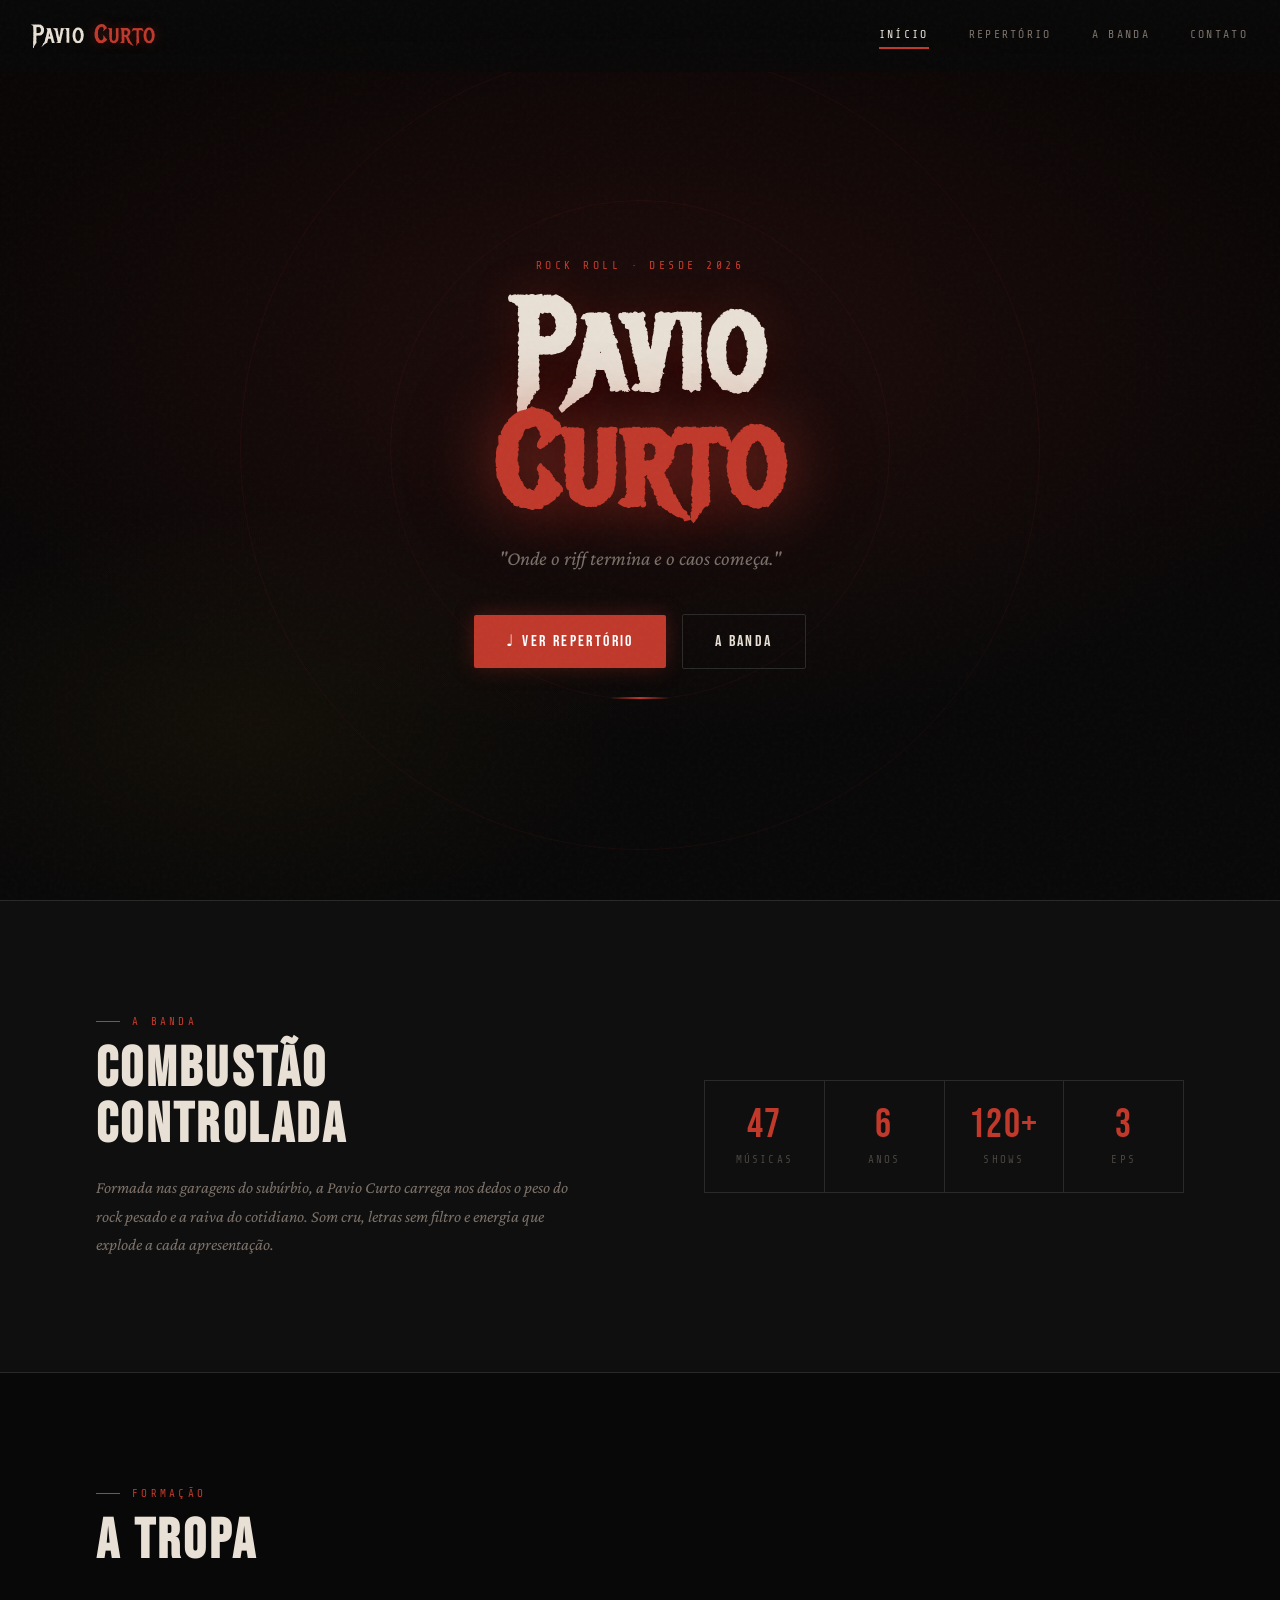
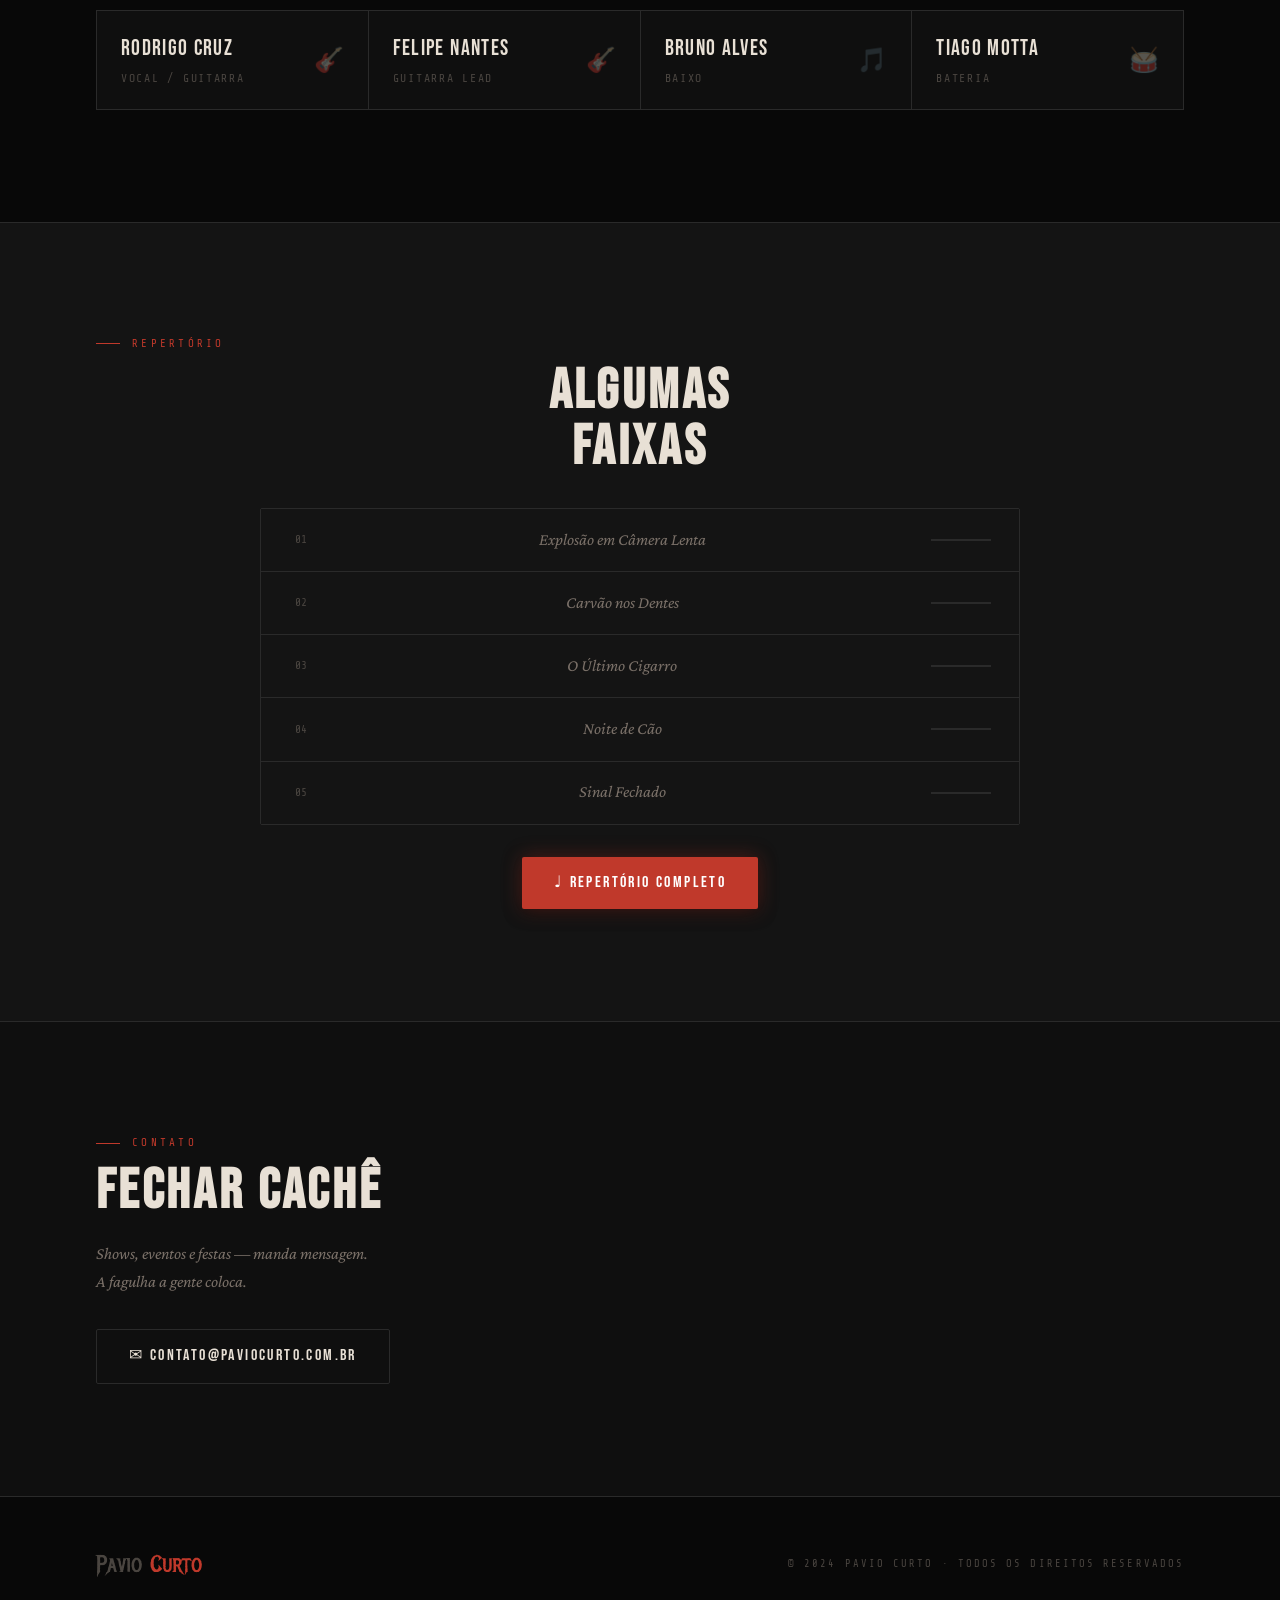
==== index.html @ 1ea2b94c "site da banda" ====
<!DOCTYPE html>
<html lang="pt-BR">
<head>
  <meta charset="UTF-8" />
  <meta name="viewport" content="width=device-width, initial-scale=1.0" />
  <meta name="description" content="Pavio Curto — Banda de Rock. Músicas, repertório e cifras." />
  <meta name="theme-color" content="#080808" />
  <title>Pavio Curto — Banda de Rock</title>

  <!-- Fonts preconnect -->
  <link rel="preconnect" href="https://fonts.googleapis.com" />
  <link rel="preconnect" href="https://fonts.gstatic.com" crossorigin />

  <!-- CSS -->
   <link rel="stylesheet" href="css/mobile.css">
  <link rel="stylesheet" href="css/repertorio.css" />
  <link rel="stylesheet" href="css/screens.css" />
  <link rel="stylesheet" href="css/cifra.css">
</head>
<body>

  <!-- ═══ NAV ═══════════════════════════════════ -->
  <nav class="nav" role="navigation" aria-label="Navegação principal">
    <a href="index.html" class="nav__logo" aria-label="Pavio Curto — Início">
      Pavio <span>Curto</span>
    </a>
    <button class="nav__toggle" aria-label="Abrir menu" aria-expanded="false" aria-controls="mainMenu">
      <span></span><span></span><span></span>
    </button>
    <div class="nav__menu" id="mainMenu" role="menu">
      <a href="index.html" role="menuitem">Início</a>
      <a href="pages/repertorio.html" role="menuitem">Repertório</a>
      <a href="#banda" role="menuitem">A Banda</a>
      <a href="#contato" role="menuitem">Contato</a>
    </div>
  </nav>

  <!-- ═══ PAGE WRAPPER ══════════════════════════ -->
  <div class="page-wrapper">

    <!-- ─── HERO ─────────────────────────────── -->
    <section class="hero" aria-labelledby="hero-title">
      <div class="hero__bg" aria-hidden="true"></div>
      <div class="hero__bg-lines" aria-hidden="true"></div>
      <div class="hero__content">
        <p class="hero__eyebrow">Rock Roll · Desde 2026</p>
        <h1 class="hero__title" id="hero-title">
          Pavio<br /><em>Curto</em>
        </h1>
        <p class="hero__subtitle">
          "Onde o riff termina e o caos começa."
        </p>
        <div class="hero__cta-group">
          <a href="pages/repertorio.html" class="btn btn--primary">
            ♩ Ver Repertório
          </a>
          <a href="#banda" class="btn btn--outline">
            A Banda
          </a>
        </div>
        <div class="hero__divider" aria-hidden="true"></div>
      </div>
    </section>

    <!-- ─── BAND INFO ─────────────────────────── -->
    <section class="band-info" id="banda" aria-labelledby="banda-title">
      <div class="band-info__grid">
        <div class="band-info__text reveal">
          <p class="section__label">A Banda</p>
          <h2 class="section__title" id="banda-title">Combustão<br />Controlada</h2>
          <p class="section__desc">
            Formada nas garagens do subúrbio, a Pavio Curto carrega nos dedos o peso do rock
            pesado e a raiva do cotidiano. Som cru, letras sem filtro e energia que explode
            a cada apresentação.
          </p>
        </div>
        <div class="band-info__stats stagger" aria-label="Estatísticas da banda">
          <div class="stat-item">
            <span class="stat-item__number">47</span>
            <span class="stat-item__label">Músicas</span>
          </div>
          <div class="stat-item">
            <span class="stat-item__number">6</span>
            <span class="stat-item__label">Anos</span>
          </div>
          <div class="stat-item">
            <span class="stat-item__number">120+</span>
            <span class="stat-item__label">Shows</span>
          </div>
          <div class="stat-item">
            <span class="stat-item__number">3</span>
            <span class="stat-item__label">EPs</span>
          </div>
        </div>
      </div>
    </section>

    <!-- ─── MEMBROS ───────────────────────────── -->
    <section class="members" aria-labelledby="members-title">
      <p class="section__label">Formação</p>
      <h2 class="section__title" id="members-title">A Tropa</h2>
      <ul class="members__list stagger" aria-label="Membros da banda">
        <li class="member-card">
          <div>
            <div class="member-card__name">Rodrigo Cruz</div>
            <div class="member-card__role">Vocal / Guitarra</div>
          </div>
          <span class="member-card__icon" aria-hidden="true">🎸</span>
        </li>
        <li class="member-card">
          <div>
            <div class="member-card__name">Felipe Nantes</div>
            <div class="member-card__role">Guitarra Lead</div>
          </div>
          <span class="member-card__icon" aria-hidden="true">🎸</span>
        </li>
        <li class="member-card">
          <div>
            <div class="member-card__name">Bruno Alves</div>
            <div class="member-card__role">Baixo</div>
          </div>
          <span class="member-card__icon" aria-hidden="true">🎵</span>
        </li>
        <li class="member-card">
          <div>
            <div class="member-card__name">Tiago Motta</div>
            <div class="member-card__role">Bateria</div>
          </div>
          <span class="member-card__icon" aria-hidden="true">🥁</span>
        </li>
      </ul>
    </section>

    <!-- ─── SETLIST PREVIEW ───────────────────── -->
    <section class="setlist-preview" aria-labelledby="setlist-title">
      <p class="section__label">Repertório</p>
      <h2 class="section__title reveal" id="setlist-title">Algumas<br />Faixas</h2>
      <ul class="setlist-preview__list stagger" aria-label="Prévia do repertório">
        <li class="setlist-preview__item">
          <span class="setlist-preview__num">01</span>
          <span class="setlist-preview__title">Explosão em Câmera Lenta</span>
          <span class="setlist-preview__bar" aria-hidden="true"></span>
        </li>
        <li class="setlist-preview__item">
          <span class="setlist-preview__num">02</span>
          <span class="setlist-preview__title">Carvão nos Dentes</span>
          <span class="setlist-preview__bar" aria-hidden="true"></span>
        </li>
        <li class="setlist-preview__item">
          <span class="setlist-preview__num">03</span>
          <span class="setlist-preview__title">O Último Cigarro</span>
          <span class="setlist-preview__bar" aria-hidden="true"></span>
        </li>
        <li class="setlist-preview__item">
          <span class="setlist-preview__num">04</span>
          <span class="setlist-preview__title">Noite de Cão</span>
          <span class="setlist-preview__bar" aria-hidden="true"></span>
        </li>
        <li class="setlist-preview__item">
          <span class="setlist-preview__num">05</span>
          <span class="setlist-preview__title">Sinal Fechado</span>
          <span class="setlist-preview__bar" aria-hidden="true"></span>
        </li>
      </ul>
      <div class="setlist-preview__cta reveal">
        <a href="pages/repertorio.html" class="btn btn--primary">
          ♩ Repertório Completo
        </a>
      </div>
    </section>

    <!-- ─── CONTATO ───────────────────────────── -->
    <section id="contato" style="border-top: 1px solid var(--border); background: var(--bg-2);">
      <p class="section__label">Contato</p>
      <h2 class="section__title reveal">Fechar Cachê</h2>
      <p class="section__desc reveal" style="transition-delay:0.1s;">
        Shows, eventos e festas — manda mensagem.<br />
        A fagulha a gente coloca.
      </p>
      <div style="margin-top: 2rem;" class="reveal" style="transition-delay:0.2s;">
        <a href="mailto:contato@paviocurto.com.br" class="btn btn--outline">
          ✉ contato@paviocurto.com.br
        </a>
      </div>
    </section>

    <!-- ═══ FOOTER ═══════════════════════════════ -->
    <footer>
      <div class="footer__logo">Pavio <span>Curto</span></div>
      <p class="footer__copy">© 2024 Pavio Curto · Todos os direitos reservados</p>
    </footer>

  </div><!-- /.page-wrapper -->

  <script src="js/main.js"></script>
</body>
</html>
---- css/mobile.css ----
/* =========================================
   PAVIO CURTO — mobile.css (base / mobile-first)
   ========================================= */

@import url('https://fonts.googleapis.com/css2?family=Metal+Mania&family=Bebas+Neue&family=Share+Tech+Mono&family=Crimson+Pro:ital,wght@0,400;0,600;1,400&display=swap');

/* ─── CSS Variables ─────────────────────── */
:root {
  --bg:          #080808;
  --bg-2:        #0f0f0f;
  --bg-3:        #141414;
  --surface:     #1a1a1a;
  --surface-2:   #222222;
  --border:      #2a2a2a;
  --accent:      #c0392b;
  --accent-2:    #e74c3c;
  --accent-glow: rgba(192, 57, 43, 0.35);
  --gold:        #b8860b;
  --gold-light:  #d4a017;
  --text:        #e8e0d5;
  --text-muted:  #7a7068;
  --text-dim:    #4a4540;
  --font-display: 'Metal Mania', cursive;
  --font-heading: 'Bebas Neue', cursive;
  --font-body:    'Crimson Pro', Georgia, serif;
  --font-mono:    'Share Tech Mono', monospace;
  --nav-h:        64px;
  --ease-out-expo: cubic-bezier(0.16, 1, 0.3, 1);
  --ease-in-expo:  cubic-bezier(0.7, 0, 0.84, 0);
}

/* ─── Reset ─────────────────────────────── */
*, *::before, *::after { box-sizing: border-box; margin: 0; padding: 0; }
html { scroll-behavior: smooth; font-size: 16px; }
body {
  background: var(--bg);
  color: var(--text);
  font-family: var(--font-body);
  line-height: 1.6;
  overflow-x: hidden;
  min-height: 100vh;
}
img { display: block; max-width: 100%; }
a { color: inherit; text-decoration: none; }
ul { list-style: none; }

/* ─── Noise texture overlay ──────────────── */
body::before {
  content: '';
  position: fixed;
  inset: 0;
  background-image: url("data:image/svg+xml,%3Csvg viewBox='0 0 256 256' xmlns='http://www.w3.org/2000/svg'%3E%3Cfilter id='noise'%3E%3CfeTurbulence type='fractalNoise' baseFrequency='0.9' numOctaves='4' stitchTiles='stitch'/%3E%3C/filter%3E%3Crect width='100%25' height='100%25' filter='url(%23noise)' opacity='0.04'/%3E%3C/svg%3E");
  pointer-events: none;
  z-index: 9999;
  opacity: 0.6;
}

/* ─── Page load animation ────────────────── */
.page-wrapper {
  animation: pageFadeIn 0.7s var(--ease-out-expo) both;
}
@keyframes pageFadeIn {
  from { opacity: 0; transform: translateY(18px); }
  to   { opacity: 1; transform: translateY(0); }
}

/* ─── NAV ────────────────────────────────── */
.nav {
  position: fixed;
  top: 0; left: 0; right: 0;
  height: var(--nav-h);
  display: flex;
  align-items: center;
  justify-content: space-between;
  padding: 0 1.25rem;
  z-index: 100;
  background: linear-gradient(to bottom, rgba(8,8,8,0.97) 0%, rgba(8,8,8,0.75) 100%);
  backdrop-filter: blur(12px);
  border-bottom: 1px solid var(--border);
  transition: border-color 0.3s;
}
.nav__logo {
  font-family: var(--font-display);
  font-size: 1.45rem;
  letter-spacing: 0.04em;
  color: var(--text);
  line-height: 1;
}
.nav__logo span {
  color: var(--accent);
  text-shadow: 0 0 12px var(--accent-glow);
}

/* Hamburger */
.nav__toggle {
  display: flex;
  flex-direction: column;
  justify-content: space-between;
  width: 28px;
  height: 20px;
  background: none;
  border: none;
  cursor: pointer;
  padding: 0;
  z-index: 110;
}
.nav__toggle span {
  display: block;
  height: 2px;
  background: var(--text);
  border-radius: 2px;
  transform-origin: center;
  transition: transform 0.35s var(--ease-out-expo),
              opacity   0.25s ease,
              background 0.25s ease;
}
.nav__toggle.open span:nth-child(1) { transform: translateY(9px) rotate(45deg); background: var(--accent); }
.nav__toggle.open span:nth-child(2) { opacity: 0; transform: scaleX(0); }
.nav__toggle.open span:nth-child(3) { transform: translateY(-9px) rotate(-45deg); background: var(--accent); }

/* Mobile menu drawer */
.nav__menu {
  position: fixed;
  top: var(--nav-h); left: 0; right: 0; bottom: 0;
  background: rgba(6,6,6,0.97);
  display: flex;
  flex-direction: column;
  align-items: center;
  justify-content: center;
  gap: 2.5rem;
  transform: translateX(100%);
  transition: transform 0.45s var(--ease-out-expo);
  z-index: 99;
  backdrop-filter: blur(18px);
}
.nav__menu.open { transform: translateX(0); }
.nav__menu a {
  font-family: var(--font-heading);
  font-size: 2.8rem;
  letter-spacing: 0.08em;
  color: var(--text-muted);
  transition: color 0.2s, letter-spacing 0.2s;
  position: relative;
}
.nav__menu a::after {
  content: '';
  position: absolute;
  bottom: -4px; left: 0; right: 0;
  height: 2px;
  background: var(--accent);
  transform: scaleX(0);
  transform-origin: left;
  transition: transform 0.3s var(--ease-out-expo);
}
.nav__menu a:hover,
.nav__menu a.active { color: var(--text); }
.nav__menu a:hover::after,
.nav__menu a.active::after { transform: scaleX(1); }

/* ─── HERO ───────────────────────────────── */
.hero {
  min-height: 100vh;
  display: flex;
  flex-direction: column;
  align-items: center;
  justify-content: center;
  text-align: center;
  padding: calc(var(--nav-h) + 2rem) 1.5rem 3rem;
  position: relative;
  overflow: hidden;
}
.hero__bg {
  position: absolute;
  inset: 0;
  background:
    radial-gradient(ellipse 80% 60% at 50% 40%, rgba(192,57,43,0.12) 0%, transparent 70%),
    radial-gradient(ellipse 50% 40% at 20% 80%, rgba(184,134,11,0.06) 0%, transparent 60%),
    linear-gradient(180deg, #0a0505 0%, var(--bg) 100%);
  z-index: 0;
}
.hero__bg-lines {
  position: absolute;
  inset: 0;
  z-index: 0;
  overflow: hidden;
}
.hero__bg-lines::before,
.hero__bg-lines::after {
  content: '';
  position: absolute;
  left: 50%; top: 50%;
  transform: translate(-50%, -50%);
  border-radius: 50%;
  border: 1px solid rgba(192,57,43,0.08);
  animation: pulseRing 4s ease-in-out infinite;
}
.hero__bg-lines::before { width: 300px; height: 300px; animation-delay: 0s; }
.hero__bg-lines::after  { width: 500px; height: 500px; animation-delay: 1.5s; }
@keyframes pulseRing {
  0%,100% { opacity: 0.4; transform: translate(-50%,-50%) scale(1); }
  50%      { opacity: 0.12; transform: translate(-50%,-50%) scale(1.06); }
}
.hero__content { position: relative; z-index: 1; }
.hero__eyebrow {
  font-family: var(--font-mono);
  font-size: 0.72rem;
  letter-spacing: 0.3em;
  text-transform: uppercase;
  color: var(--accent);
  margin-bottom: 1rem;
  animation: revealUp 0.8s 0.2s var(--ease-out-expo) both;
}
.hero__title {
  font-family: var(--font-display);
  font-size: clamp(3.2rem, 14vw, 7rem);
  line-height: 0.9;
  letter-spacing: 0.02em;
  color: var(--text);
  text-shadow:
    0 0 40px rgba(192,57,43,0.3),
    0 4px 30px rgba(0,0,0,0.8);
  animation: revealUp 0.9s 0.35s var(--ease-out-expo) both;
}
.hero__title em {
  display: block;
  font-style: normal;
  color: var(--accent);
  text-shadow: 0 0 60px rgba(192,57,43,0.6), 0 0 120px rgba(192,57,43,0.2);
}
.hero__subtitle {
  font-family: var(--font-body);
  font-size: clamp(1rem, 3vw, 1.25rem);
  font-style: italic;
  color: var(--text-muted);
  margin-top: 1.25rem;
  animation: revealUp 0.9s 0.5s var(--ease-out-expo) both;
}
.hero__cta-group {
  display: flex;
  flex-direction: column;
  align-items: center;
  gap: 1rem;
  margin-top: 2.5rem;
  animation: revealUp 0.9s 0.65s var(--ease-out-expo) both;
}
.hero__divider {
  width: 60px; height: 2px;
  background: linear-gradient(to right, transparent, var(--accent), transparent);
  margin: 1.75rem auto 0;
  animation: revealUp 0.9s 0.8s var(--ease-out-expo) both;
}

/* ─── BUTTONS ────────────────────────────── */
.btn {
  display: inline-flex;
  align-items: center;
  gap: 0.6rem;
  font-family: var(--font-heading);
  font-size: 1rem;
  letter-spacing: 0.15em;
  padding: 0.85rem 2rem;
  border-radius: 2px;
  cursor: pointer;
  border: none;
  transition: all 0.25s var(--ease-out-expo);
  position: relative;
  overflow: hidden;
}
.btn::before {
  content: '';
  position: absolute;
  inset: 0;
  background: rgba(255,255,255,0.06);
  transform: translateX(-101%);
  transition: transform 0.3s var(--ease-out-expo);
}
.btn:hover::before { transform: translateX(0); }

.btn--primary {
  background: var(--accent);
  color: #fff;
  box-shadow: 0 0 20px var(--accent-glow), 0 4px 16px rgba(0,0,0,0.5);
}
.btn--primary:hover {
  background: var(--accent-2);
  box-shadow: 0 0 35px rgba(231,76,60,0.5), 0 6px 20px rgba(0,0,0,0.6);
  transform: translateY(-2px);
}
.btn--outline {
  background: transparent;
  color: var(--text);
  border: 1px solid var(--border);
}
.btn--outline:hover {
  border-color: var(--accent);
  color: var(--accent);
  transform: translateY(-2px);
}
.btn--ghost {
  background: transparent;
  color: var(--text-muted);
  font-size: 0.85rem;
  padding: 0.5rem 1rem;
  letter-spacing: 0.1em;
}
.btn--ghost:hover { color: var(--accent); }

/* ─── SECTIONS ───────────────────────────── */
section {
  padding: 4rem 1.5rem;
  position: relative;
}
.section__label {
  font-family: var(--font-mono);
  font-size: 0.68rem;
  letter-spacing: 0.3em;
  text-transform: uppercase;
  color: var(--accent);
  margin-bottom: 0.75rem;
  display: flex;
  align-items: center;
  gap: 0.75rem;
}
.section__label::before {
  content: '';
  display: block;
  width: 24px; height: 1px;
  background: var(--accent);
}
.section__title {
  font-family: var(--font-heading);
  font-size: clamp(2rem, 8vw, 3.5rem);
  letter-spacing: 0.06em;
  line-height: 1;
  color: var(--text);
  margin-bottom: 1.25rem;
}
.section__desc {
  font-size: 1.05rem;
  color: var(--text-muted);
  font-style: italic;
  max-width: 520px;
  line-height: 1.7;
}

/* ─── SCROLL ANIMATIONS ──────────────────── */
.reveal {
  opacity: 0;
  transform: translateY(28px);
  transition: opacity 0.75s var(--ease-out-expo),
              transform 0.75s var(--ease-out-expo);
}
.reveal.visible { opacity: 1; transform: translateY(0); }
.reveal--left  { transform: translateX(-28px); }
.reveal--right { transform: translateX(28px); }
.reveal--left.visible,
.reveal--right.visible { transform: translateX(0); opacity: 1; }

/* Stagger children */
.stagger > * { opacity: 0; transform: translateY(20px); transition: opacity 0.6s var(--ease-out-expo), transform 0.6s var(--ease-out-expo); }
.stagger.visible > *:nth-child(1)  { opacity:1; transform:none; transition-delay: 0.05s; }
.stagger.visible > *:nth-child(2)  { opacity:1; transform:none; transition-delay: 0.12s; }
.stagger.visible > *:nth-child(3)  { opacity:1; transform:none; transition-delay: 0.19s; }
.stagger.visible > *:nth-child(4)  { opacity:1; transform:none; transition-delay: 0.26s; }
.stagger.visible > *:nth-child(5)  { opacity:1; transform:none; transition-delay: 0.33s; }
.stagger.visible > *:nth-child(6)  { opacity:1; transform:none; transition-delay: 0.40s; }
.stagger.visible > *:nth-child(7)  { opacity:1; transform:none; transition-delay: 0.47s; }
.stagger.visible > *:nth-child(8)  { opacity:1; transform:none; transition-delay: 0.54s; }
.stagger.visible > *:nth-child(9)  { opacity:1; transform:none; transition-delay: 0.61s; }
.stagger.visible > *:nth-child(10) { opacity:1; transform:none; transition-delay: 0.68s; }

@keyframes revealUp {
  from { opacity: 0; transform: translateY(22px); }
  to   { opacity: 1; transform: translateY(0); }
}

/* ─── BAND INFO (home) ───────────────────── */
.band-info {
  background: var(--bg-2);
  border-top: 1px solid var(--border);
  border-bottom: 1px solid var(--border);
}
.band-info__grid {
  display: flex;
  flex-direction: column;
  gap: 3rem;
}
.band-info__text {}
.band-info__stats {
  display: grid;
  grid-template-columns: repeat(2, 1fr);
  gap: 1px;
  background: var(--border);
  border: 1px solid var(--border);
}
.stat-item {
  background: var(--bg-2);
  padding: 1.5rem 1rem;
  text-align: center;
}
.stat-item__number {
  font-family: var(--font-heading);
  font-size: 2.5rem;
  color: var(--accent);
  letter-spacing: 0.04em;
  line-height: 1;
  display: block;
}
.stat-item__label {
  font-family: var(--font-mono);
  font-size: 0.68rem;
  letter-spacing: 0.2em;
  text-transform: uppercase;
  color: var(--text-dim);
  margin-top: 0.35rem;
  display: block;
}

/* ─── MEMBERS (home) ─────────────────────── */
.members {}
.members__list {
  display: flex;
  flex-direction: column;
  gap: 1px;
  margin-top: 2.5rem;
  background: var(--border);
  border: 1px solid var(--border);
}
.member-card {
  background: var(--bg-2);
  padding: 1.25rem 1.5rem;
  display: flex;
  align-items: center;
  justify-content: space-between;
  transition: background 0.2s;
  cursor: default;
}
.member-card:hover { background: var(--surface); }
.member-card__name {
  font-family: var(--font-heading);
  font-size: 1.4rem;
  letter-spacing: 0.06em;
  color: var(--text);
}
.member-card__role {
  font-family: var(--font-mono);
  font-size: 0.72rem;
  letter-spacing: 0.15em;
  text-transform: uppercase;
  color: var(--text-dim);
  margin-top: 0.2rem;
}
.member-card__icon {
  font-size: 1.5rem;
  opacity: 0.3;
}

/* ─── SETLIST PREVIEW (home) ─────────────── */
.setlist-preview {
  background: var(--bg-3);
  border-top: 1px solid var(--border);
}
.setlist-preview__list {
  margin-top: 2rem;
  display: flex;
  flex-direction: column;
  gap: 1px;
  background: var(--border);
  border: 1px solid var(--border);
  border-radius: 2px;
}
.setlist-preview__item {
  background: var(--bg-3);
  padding: 1rem 1.25rem;
  display: flex;
  align-items: center;
  gap: 1rem;
  transition: background 0.2s;
}
.setlist-preview__item:hover { background: var(--surface); }
.setlist-preview__num {
  font-family: var(--font-mono);
  font-size: 0.7rem;
  color: var(--text-dim);
  min-width: 1.5rem;
}
.setlist-preview__title {
  font-family: var(--font-body);
  font-size: 1rem;
  color: var(--text-muted);
  font-style: italic;
  flex: 1;
}
.setlist-preview__bar {
  height: 2px;
  background: var(--border);
  flex: 1;
  max-width: 60px;
}
.setlist-preview__cta {
  text-align: center;
  margin-top: 2rem;
}

/* ─── FOOTER ─────────────────────────────── */
footer {
  padding: 2.5rem 1.5rem;
  border-top: 1px solid var(--border);
  background: var(--bg);
  text-align: center;
}
.footer__logo {
  font-family: var(--font-display);
  font-size: 1.5rem;
  color: var(--text-dim);
  margin-bottom: 0.75rem;
}
.footer__logo span { color: var(--accent); }
.footer__copy {
  font-family: var(--font-mono);
  font-size: 0.65rem;
  letter-spacing: 0.2em;
  text-transform: uppercase;
  color: var(--text-dim);
}

/* ─── PAGE TRANSITION ────────────────────── */
.page-out {
  animation: pageOut 0.35s var(--ease-in-expo) forwards;
}
@keyframes pageOut {
  to { opacity: 0; transform: translateY(-12px); }
}

/* ─── SCROLLBAR ──────────────────────────── */
::-webkit-scrollbar { width: 4px; }
::-webkit-scrollbar-track { background: var(--bg); }
::-webkit-scrollbar-thumb { background: var(--accent); border-radius: 2px; }
---- css/repertorio.css ----
/* =========================================
   PAVIO CURTO — repertorio.css
   ========================================= */

/* ─── Repertório Hero ────────────────── */
.rep-hero {
  min-height: 40vh;
  display: flex;
  flex-direction: column;
  align-items: flex-start;
  justify-content: flex-end;
  padding: calc(var(--nav-h) + 3rem) 1.5rem 3rem;
  position: relative;
  overflow: hidden;
  border-bottom: 1px solid var(--border);
}
.rep-hero__bg {
  position: absolute;
  inset: 0;
  background:
    radial-gradient(ellipse 60% 80% at 80% 20%, rgba(192,57,43,0.1) 0%, transparent 60%),
    linear-gradient(160deg, #0c0404 0%, var(--bg) 100%);
  z-index: 0;
}
.rep-hero__content { position: relative; z-index: 1; }
.rep-hero__label {
  font-family: var(--font-mono);
  font-size: 0.68rem;
  letter-spacing: 0.3em;
  text-transform: uppercase;
  color: var(--accent);
  margin-bottom: 0.6rem;
  display: flex;
  align-items: center;
  gap: 0.6rem;
}
.rep-hero__label::before { content: ''; width: 20px; height: 1px; background: var(--accent); display: block; }
.rep-hero__title {
  font-family: var(--font-display);
  font-size: clamp(2.8rem, 10vw, 5.5rem);
  line-height: 0.9;
  letter-spacing: 0.03em;
  color: var(--text);
  text-shadow: 0 0 40px rgba(192,57,43,0.2);
}
.rep-hero__count {
  font-family: var(--font-mono);
  font-size: 0.72rem;
  letter-spacing: 0.2em;
  color: var(--text-dim);
  margin-top: 1rem;
  text-transform: uppercase;
}

/* ─── Filter bar ─────────────────────── */
.rep-filter {
  padding: 1.5rem 1.5rem;
  border-bottom: 1px solid var(--border);
  background: var(--bg-2);
  display: flex;
  align-items: center;
  gap: 1rem;
  flex-wrap: wrap;
}
.rep-filter__search {
  flex: 1;
  min-width: 200px;
  background: var(--surface);
  border: 1px solid var(--border);
  border-radius: 2px;
  padding: 0.65rem 1rem;
  font-family: var(--font-mono);
  font-size: 0.8rem;
  color: var(--text);
  outline: none;
  letter-spacing: 0.05em;
  transition: border-color 0.2s, box-shadow 0.2s;
}
.rep-filter__search::placeholder { color: var(--text-dim); }
.rep-filter__search:focus {
  border-color: var(--accent);
  box-shadow: 0 0 0 3px var(--accent-glow);
}

/* ─── Song List ──────────────────────── */
.rep-list {
  padding: 0;
}
.song-row {
  display: flex;
  align-items: center;
  gap: 1.25rem;
  padding: 1.1rem 1.5rem;
  border-bottom: 1px solid var(--border);
  background: var(--bg);
  transition: background 0.2s, padding-left 0.25s var(--ease-out-expo);
  position: relative;
  overflow: hidden;
}
.song-row::before {
  content: '';
  position: absolute;
  left: 0; top: 0; bottom: 0;
  width: 3px;
  background: var(--accent);
  transform: scaleY(0);
  transition: transform 0.25s var(--ease-out-expo);
  transform-origin: bottom;
}
.song-row:hover { background: var(--surface); padding-left: 2rem; }
.song-row:hover::before { transform: scaleY(1); }

.song-row__num {
  font-family: var(--font-mono);
  font-size: 0.68rem;
  color: var(--text-dim);
  min-width: 1.8rem;
  text-align: right;
}
.song-row__info { flex: 1; }
.song-row__title {
  font-family: var(--font-body);
  font-size: 1.05rem;
  font-weight: 600;
  color: var(--text);
  transition: color 0.2s;
}
.song-row:hover .song-row__title { color: var(--accent); }
.song-row__meta {
  font-family: var(--font-mono);
  font-size: 0.65rem;
  letter-spacing: 0.12em;
  text-transform: uppercase;
  color: var(--text-dim);
  margin-top: 0.2rem;
}
.song-row__arrow {
  font-size: 0.8rem;
  color: var(--text-dim);
  transition: transform 0.2s, color 0.2s;
}
.song-row:hover .song-row__arrow { transform: translateX(4px); color: var(--accent); }

/* Category divider */
.cat-divider {
  padding: 0.75rem 1.5rem;
  background: var(--bg-3);
  border-bottom: 1px solid var(--border);
}
.cat-divider__label {
  font-family: var(--font-mono);
  font-size: 0.62rem;
  letter-spacing: 0.3em;
  text-transform: uppercase;
  color: var(--accent);
  display: flex;
  align-items: center;
  gap: 0.75rem;
}
.cat-divider__label::after {
  content: '';
  flex: 1;
  height: 1px;
  background: linear-gradient(to right, var(--accent), transparent);
  opacity: 0.4;
}

/* ─── Responsive ─────────────────────── */
@media (min-width: 600px) {
  .rep-hero { padding: calc(var(--nav-h) + 3.5rem) 2.5rem 3.5rem; }
  .rep-filter { padding: 1.5rem 2.5rem; }
  .song-row { padding: 1.25rem 2.5rem; }
  .song-row:hover { padding-left: 3rem; }
  .cat-divider { padding: 0.75rem 2.5rem; }
}
@media (min-width: 900px) {
  .rep-hero { padding: calc(var(--nav-h) + 4rem) 4rem 4rem; }
  .rep-filter { padding: 1.75rem 4rem; }
  .song-row { padding: 1.35rem 4rem; }
  .song-row:hover { padding-left: 5rem; }
  .cat-divider { padding: 0.85rem 4rem; }
  .song-row__title { font-size: 1.1rem; }
}
@media (min-width: 1200px) {
  .rep-hero { padding: calc(var(--nav-h) + 4rem) 6rem 4rem; }
  .rep-filter { padding: 1.75rem 6rem; }
  .song-row { padding: 1.35rem 6rem; }
  .song-row:hover { padding-left: 7rem; }
  .cat-divider { padding: 0.85rem 6rem; }
}
---- css/screens.css ----
/* =========================================
   PAVIO CURTO — screens.css (tablet / desktop)
   ========================================= */

/* ─── Tablet: 600px+ ──────────────────── */
@media (min-width: 600px) {
  :root { --nav-h: 70px; }

  .nav {
    padding: 0 2rem;
  }
  .nav__logo { font-size: 1.65rem; }

  section { padding: 5rem 2.5rem; }

  .hero__cta-group { flex-direction: row; justify-content: center; }

  .band-info__stats {
    grid-template-columns: repeat(4, 1fr);
  }

  .members__list { display: grid; grid-template-columns: 1fr 1fr; }

  .setlist-preview__item { padding: 1.1rem 1.75rem; }
  .setlist-preview__title { font-size: 1.05rem; }
}

/* ─── Small Desktop: 900px+ ───────────── */
@media (min-width: 900px) {
  :root { --nav-h: 72px; }

  /* Nav: show links inline, hide hamburger */
  .nav__toggle { display: none; }
  .nav__menu {
    position: static;
    flex-direction: row;
    background: transparent;
    transform: none;
    gap: 2.5rem;
    backdrop-filter: none;
    bottom: auto; left: auto; right: auto; top: auto;
  }
  .nav__menu a {
    font-size: 0.8rem;
    font-family: var(--font-mono);
    letter-spacing: 0.2em;
    text-transform: uppercase;
    color: var(--text-muted);
    font-size: 0.72rem;
  }

  section { padding: 6rem 4rem; }

  .band-info__grid {
    display: grid;
    grid-template-columns: 1fr 1fr;
    gap: 5rem;
    align-items: center;
  }

  .members__list { grid-template-columns: repeat(4, 1fr); }

  .hero {
    padding: calc(var(--nav-h) + 3rem) 2rem 4rem;
  }

  .hero__bg-lines::before { width: 500px; height: 500px; }
  .hero__bg-lines::after  { width: 800px; height: 800px; }

  .setlist-preview__list { max-width: 680px; }
  .setlist-preview { text-align: center; }
  .setlist-preview__list { margin-left: auto; margin-right: auto; }
}

/* ─── Large Desktop: 1200px+ ─────────── */
@media (min-width: 1200px) {
  section { padding: 7rem 6rem; }

  .hero__title { font-size: clamp(5rem, 10vw, 8rem); }

  .band-info__grid { gap: 8rem; }

  .setlist-preview__list { max-width: 760px; }

  /* Wider member cards on desktop */
  .members__list { gap: 1px; }

  footer { padding: 3rem 6rem; display: flex; align-items: center; justify-content: space-between; }
  footer .footer__logo { margin-bottom: 0; }
}

/* ─── XL: 1600px+ ─────────────────────── */
@media (min-width: 1600px) {
  :root { --nav-h: 80px; }
  section { padding: 8rem 10rem; }
}
---- css/cifra.css ----
/* =========================================
   PAVIO CURTO — cifra.css
   Estilo específico para páginas de letras cifradas
   ========================================= */

@import url('https://fonts.googleapis.com/css2?family=Courier+Prime:ital,wght@0,400;0,700;1,400&family=Share+Tech+Mono&display=swap');

:root {
  --cifra-chord-color: #e05c4a;
  --cifra-chord-hover: #ff7a68;
  --cifra-section-color: #b8860b;
  --cifra-line-h: 1.9;
  --cifra-font: 'Courier Prime', 'Courier New', monospace;
  --cifra-mono: 'Share Tech Mono', monospace;
}

/* ─── Song Header ────────────────────── */
.song-header {
  min-height: 35vh;
  display: flex;
  flex-direction: column;
  align-items: flex-start;
  justify-content: flex-end;
  padding: calc(var(--nav-h) + 2.5rem) 1.5rem 2.5rem;
  position: relative;
  overflow: hidden;
  border-bottom: 1px solid var(--border);
}
.song-header__bg {
  position: absolute;
  inset: 0;
  background:
    radial-gradient(ellipse 50% 70% at 10% 50%, rgba(192,57,43,0.12) 0%, transparent 60%),
    linear-gradient(135deg, #0a0303 0%, var(--bg) 100%);
  z-index: 0;
}
.song-header__content { position: relative; z-index: 1; }
.song-header__back {
  font-family: var(--font-mono);
  font-size: 0.68rem;
  letter-spacing: 0.2em;
  text-transform: uppercase;
  color: var(--text-dim);
  display: inline-flex;
  align-items: center;
  gap: 0.5rem;
  margin-bottom: 1.25rem;
  transition: color 0.2s;
}
.song-header__back:hover { color: var(--accent); }
.song-header__back::before { content: '←'; font-size: 0.9em; }

.song-header__title {
  font-family: var(--font-display);
  font-size: clamp(2.2rem, 9vw, 4.5rem);
  line-height: 0.92;
  letter-spacing: 0.03em;
  color: var(--text);
  text-shadow: 0 0 30px rgba(192,57,43,0.25);
}
.song-header__meta {
  display: flex;
  flex-wrap: wrap;
  gap: 1.5rem;
  margin-top: 1rem;
}
.song-header__tag {
  font-family: var(--cifra-mono);
  font-size: 0.68rem;
  letter-spacing: 0.2em;
  text-transform: uppercase;
  color: var(--text-dim);
  display: flex;
  align-items: center;
  gap: 0.4rem;
}
.song-header__tag strong { color: var(--gold-light); }

/* ─── Cifra Controls ─────────────────── */
.cifra-controls {
  padding: 1rem 1.5rem;
  background: var(--bg-2);
  border-bottom: 1px solid var(--border);
  display: flex;
  align-items: center;
  gap: 1rem;
  flex-wrap: wrap;
}
.transpose-group {
  display: flex;
  align-items: center;
  gap: 0.5rem;
}
.transpose-label {
  font-family: var(--cifra-mono);
  font-size: 0.68rem;
  letter-spacing: 0.2em;
  text-transform: uppercase;
  color: var(--text-dim);
}
.transpose-btn {
  background: var(--surface);
  border: 1px solid var(--border);
  color: var(--text);
  width: 28px; height: 28px;
  border-radius: 2px;
  cursor: pointer;
  font-size: 1rem;
  line-height: 1;
  display: flex; align-items: center; justify-content: center;
  transition: background 0.15s, border-color 0.15s;
  font-family: var(--cifra-mono);
}
.transpose-btn:hover { background: var(--surface-2); border-color: var(--accent); color: var(--accent); }
.transpose-display {
  font-family: var(--cifra-mono);
  font-size: 0.8rem;
  color: var(--cifra-chord-color);
  min-width: 2.5rem;
  text-align: center;
  letter-spacing: 0.05em;
}
.font-size-group {
  display: flex;
  align-items: center;
  gap: 0.5rem;
  margin-left: auto;
}
.font-size-btn {
  background: none;
  border: none;
  cursor: pointer;
  color: var(--text-muted);
  font-family: var(--cifra-mono);
  font-size: 0.78rem;
  padding: 0.25rem 0.5rem;
  border-radius: 2px;
  transition: color 0.15s, background 0.15s;
}
.font-size-btn:hover { color: var(--accent); background: var(--surface); }
.font-size-btn.active { color: var(--accent); }

/* ─── Cifra Body ─────────────────────── */
.cifra-body {
  padding: 2.5rem 1.5rem;
  max-width: 820px;
}

/* Nota de tom */
.cifra-key-note {
  font-family: var(--cifra-mono);
  font-size: 0.68rem;
  letter-spacing: 0.2em;
  text-transform: uppercase;
  color: var(--text-dim);
  margin-bottom: 2rem;
  padding-bottom: 1rem;
  border-bottom: 1px solid var(--border);
  display: flex;
  gap: 2rem;
  flex-wrap: wrap;
}
.cifra-key-note span { color: var(--gold-light); }

/* Seção da música (Intro, Verso, Refrão...) */
.song-section {
  margin-bottom: 2.5rem;
}
.song-section__name {
  font-family: var(--cifra-mono);
  font-size: 0.72rem;
  letter-spacing: 0.25em;
  text-transform: uppercase;
  color: var(--cifra-section-color);
  margin-bottom: 1rem;
  display: flex;
  align-items: center;
  gap: 0.75rem;
}
.song-section__name::after {
  content: '';
  flex: 1;
  max-width: 80px;
  height: 1px;
  background: linear-gradient(to right, var(--cifra-section-color), transparent);
  opacity: 0.4;
}

/* Bloco de linha cifrada */
.chord-block {
  display: block;
  margin-bottom: 0.2rem;
  position: relative;
}

/* Linha de acordes */
.chord-line {
  font-family: var(--cifra-font);
  font-size: var(--cifra-size, 0.9rem);
  font-weight: 700;
  line-height: 1.4;
  color: var(--cifra-chord-color);
  letter-spacing: 0.05em;
  white-space: pre;
  display: block;
  user-select: all;
}
.chord-line .chord {
  display: inline-block;
  cursor: default;
  transition: color 0.15s, text-shadow 0.15s;
  position: relative;
}
.chord-line .chord:hover {
  color: var(--cifra-chord-hover);
  text-shadow: 0 0 10px rgba(224,92,74,0.5);
}

/* Linha de letra */
.lyric-line {
  font-family: var(--cifra-font);
  font-size: var(--cifra-size, 0.95rem);
  font-style: italic;
  color: var(--text);
  line-height: var(--cifra-line-h);
  white-space: pre-wrap;
  display: block;
  margin-bottom: 0.15rem;
}

/* Linha só de letra (sem cifra acima) */
.lyric-line--solo {
  font-style: normal;
  color: var(--text-muted);
  font-size: calc(var(--cifra-size, 0.95rem) * 0.95);
}

/* Linhas de comentário / instrução */
.song-comment {
  font-family: var(--cifra-mono);
  font-size: 0.72rem;
  color: var(--text-dim);
  font-style: normal;
  letter-spacing: 0.05em;
  margin: 0.6rem 0;
  display: block;
}

/* Separador entre seções */
.song-section-sep {
  border: none;
  border-top: 1px solid var(--border);
  margin: 2rem 0;
  opacity: 0.5;
}

/* ─── Chord Tooltip ──────────────────── */
.chord[data-diagram] { cursor: pointer; }
.chord[data-diagram]:hover::after {
  content: attr(data-diagram);
  position: absolute;
  bottom: 115%;
  left: 50%;
  transform: translateX(-50%);
  background: var(--surface-2);
  border: 1px solid var(--border);
  border-radius: 3px;
  padding: 0.3rem 0.5rem;
  font-size: 0.65rem;
  letter-spacing: 0.1em;
  white-space: nowrap;
  color: var(--text-muted);
  pointer-events: none;
  z-index: 10;
}

/* ─── Font size variants ─────────────── */
.cifra-body.size-sm { --cifra-size: 0.82rem; }
.cifra-body.size-md { --cifra-size: 0.95rem; }
.cifra-body.size-lg { --cifra-size: 1.1rem;  }
.cifra-body.size-xl { --cifra-size: 1.3rem;  }

/* ─── Responsive ─────────────────────── */
@media (min-width: 600px) {
  .song-header { padding: calc(var(--nav-h) + 3rem) 2.5rem 3rem; }
  .cifra-controls { padding: 1rem 2.5rem; }
  .cifra-body { padding: 3rem 2.5rem; }
  .chord-line, .lyric-line { font-size: var(--cifra-size, 1rem); }
}
@media (min-width: 900px) {
  .song-header { padding: calc(var(--nav-h) + 3.5rem) 4rem 3.5rem; }
  .cifra-controls { padding: 1rem 4rem; }
  .cifra-body { padding: 4rem 4rem; }
  .cifra-body.size-md { --cifra-size: 1rem; }
  .cifra-body.size-lg { --cifra-size: 1.18rem; }
}
@media (min-width: 1200px) {
  .song-header { padding: calc(var(--nav-h) + 4rem) 6rem 4rem; }
  .cifra-controls { padding: 1.25rem 6rem; }
  .cifra-body { padding: 4rem 6rem; max-width: 960px; }
}
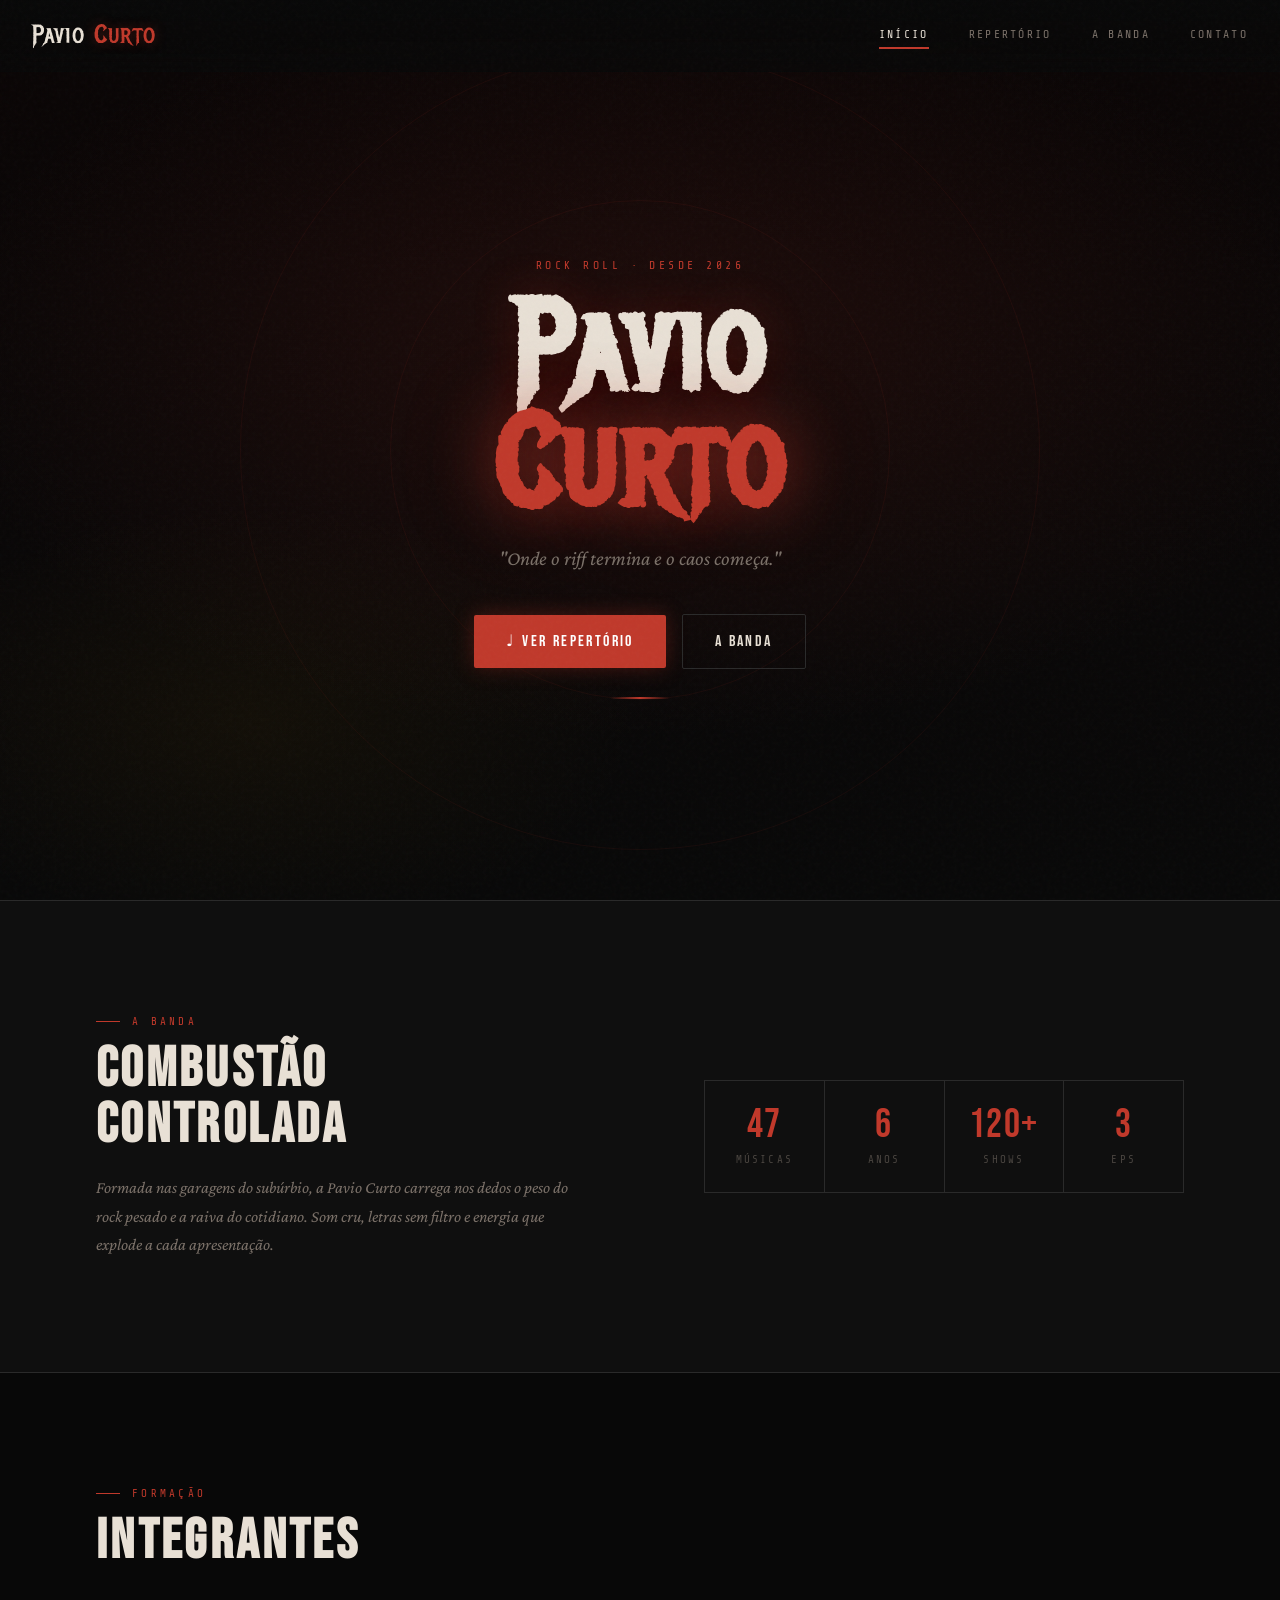
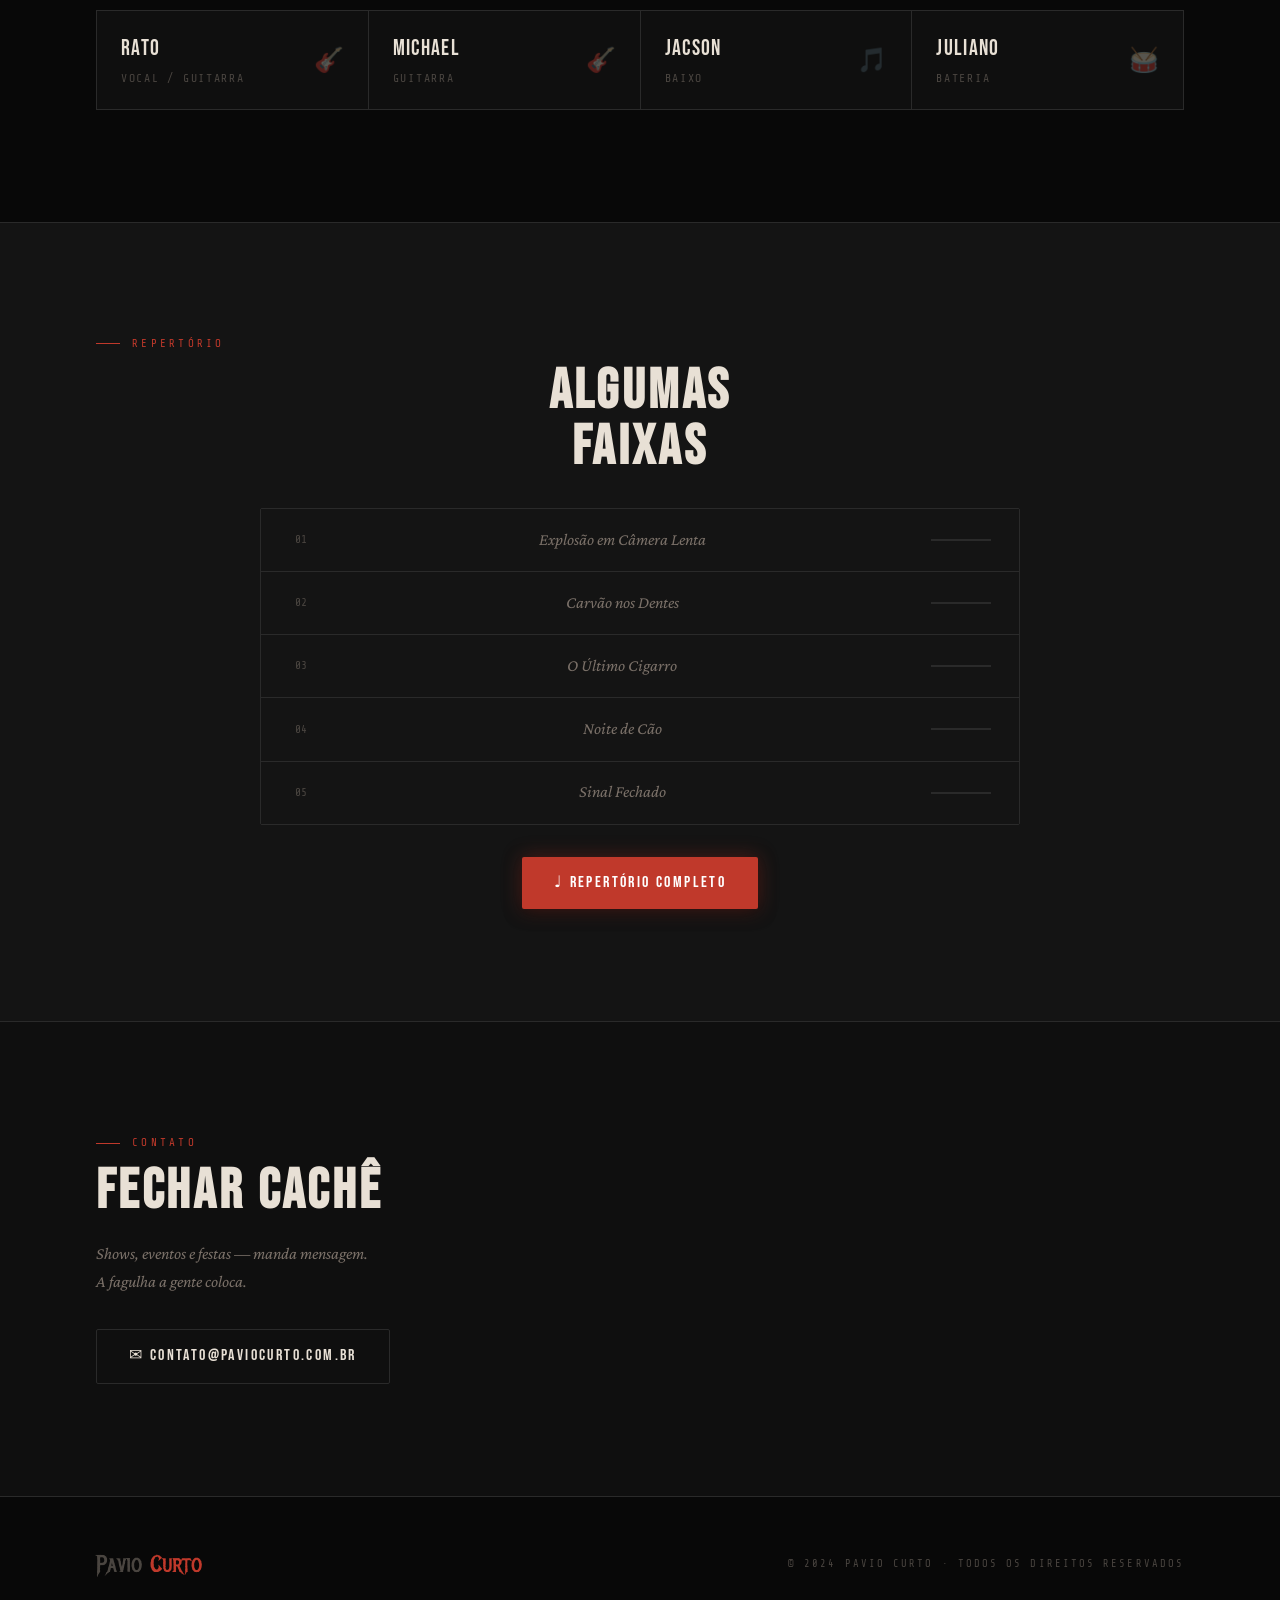
==== commit f6f62f67: "seço integrantes" ====
--- a/index.html
+++ b/index.html
@@ -98,32 +98,32 @@
     <!-- ─── MEMBROS ───────────────────────────── -->
     <section class="members" aria-labelledby="members-title">
       <p class="section__label">Formação</p>
-      <h2 class="section__title" id="members-title">A Tropa</h2>
+      <h2 class="section__title" id="members-title">Integrantes</h2>
       <ul class="members__list stagger" aria-label="Membros da banda">
         <li class="member-card">
           <div>
-            <div class="member-card__name">Rodrigo Cruz</div>
+            <div class="member-card__name">Rato</div>
             <div class="member-card__role">Vocal / Guitarra</div>
           </div>
           <span class="member-card__icon" aria-hidden="true">🎸</span>
         </li>
         <li class="member-card">
           <div>
-            <div class="member-card__name">Felipe Nantes</div>
-            <div class="member-card__role">Guitarra Lead</div>
+            <div class="member-card__name">Michael</div>
+            <div class="member-card__role">Guitarra</div>
           </div>
           <span class="member-card__icon" aria-hidden="true">🎸</span>
         </li>
         <li class="member-card">
           <div>
-            <div class="member-card__name">Bruno Alves</div>
+            <div class="member-card__name">Jacson</div>
             <div class="member-card__role">Baixo</div>
           </div>
           <span class="member-card__icon" aria-hidden="true">🎵</span>
         </li>
         <li class="member-card">
           <div>
-            <div class="member-card__name">Tiago Motta</div>
+            <div class="member-card__name">Juliano</div>
             <div class="member-card__role">Bateria</div>
           </div>
           <span class="member-card__icon" aria-hidden="true">🥁</span>
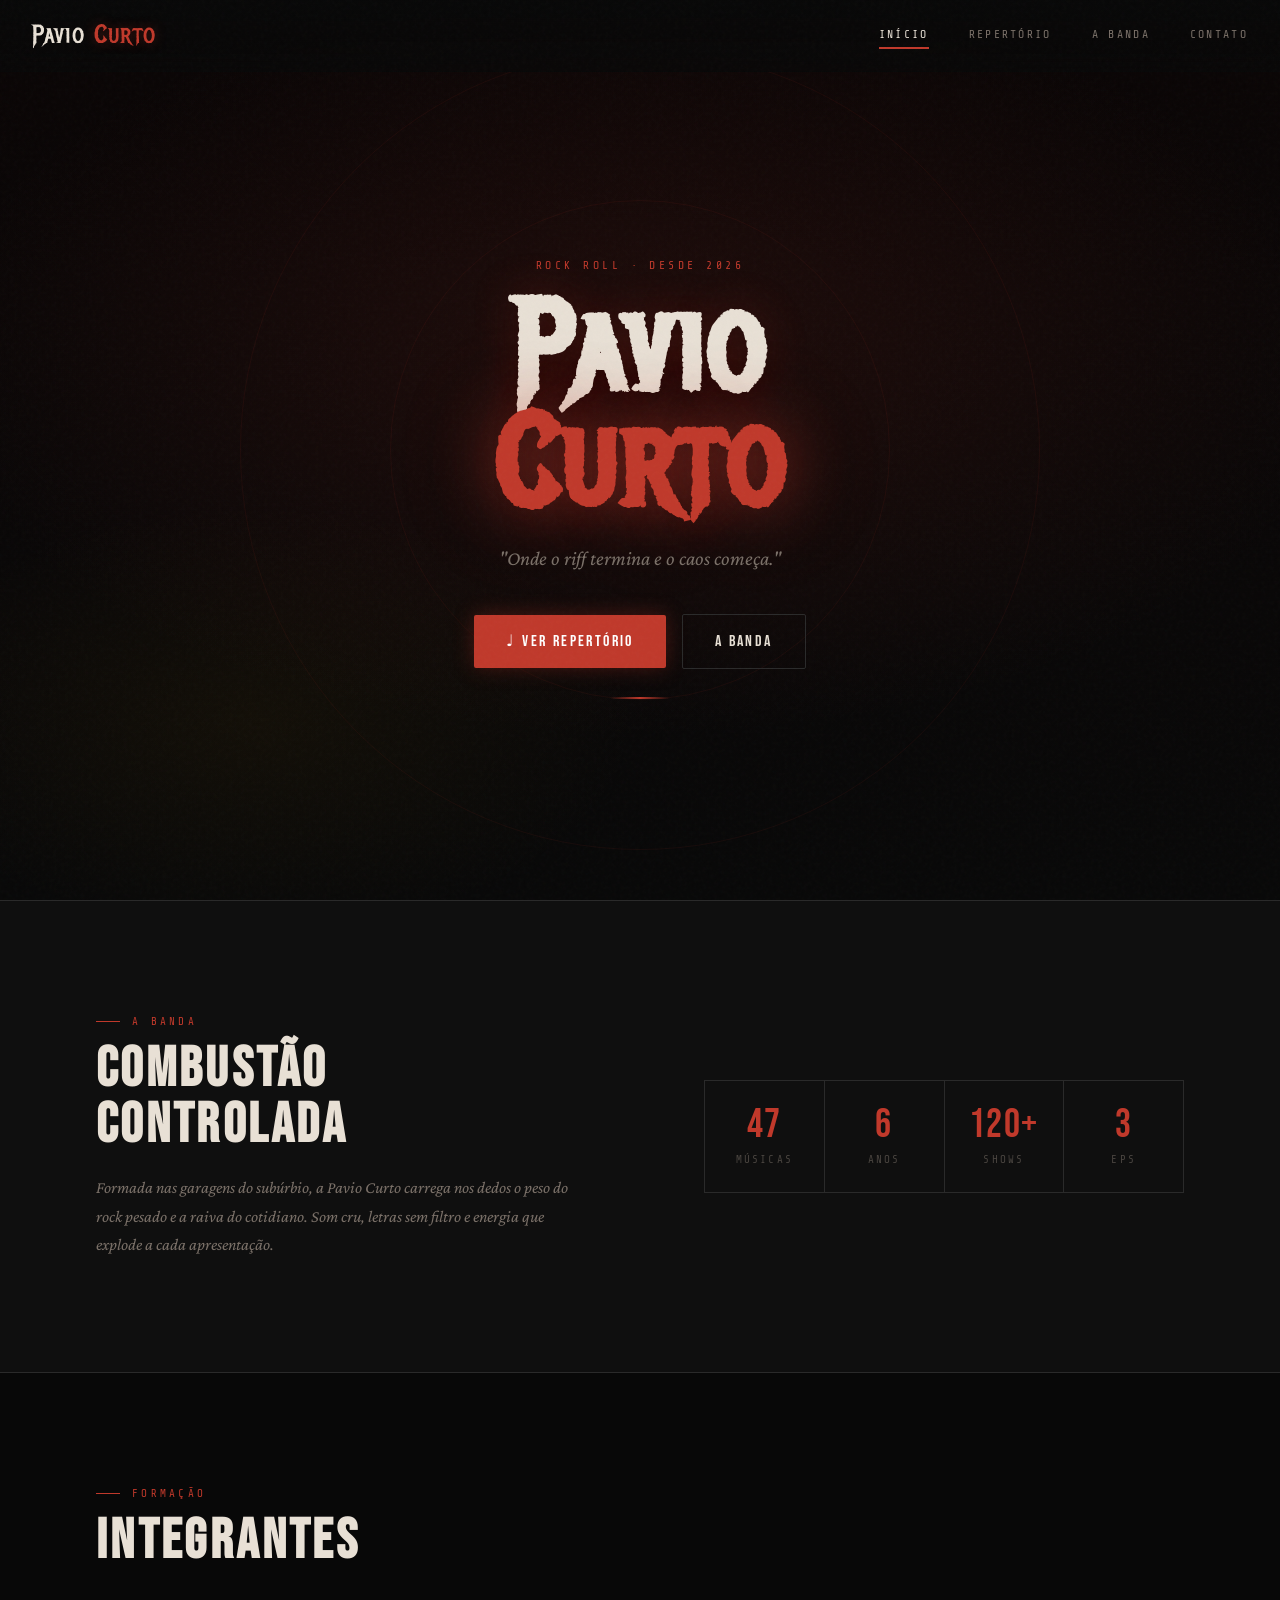
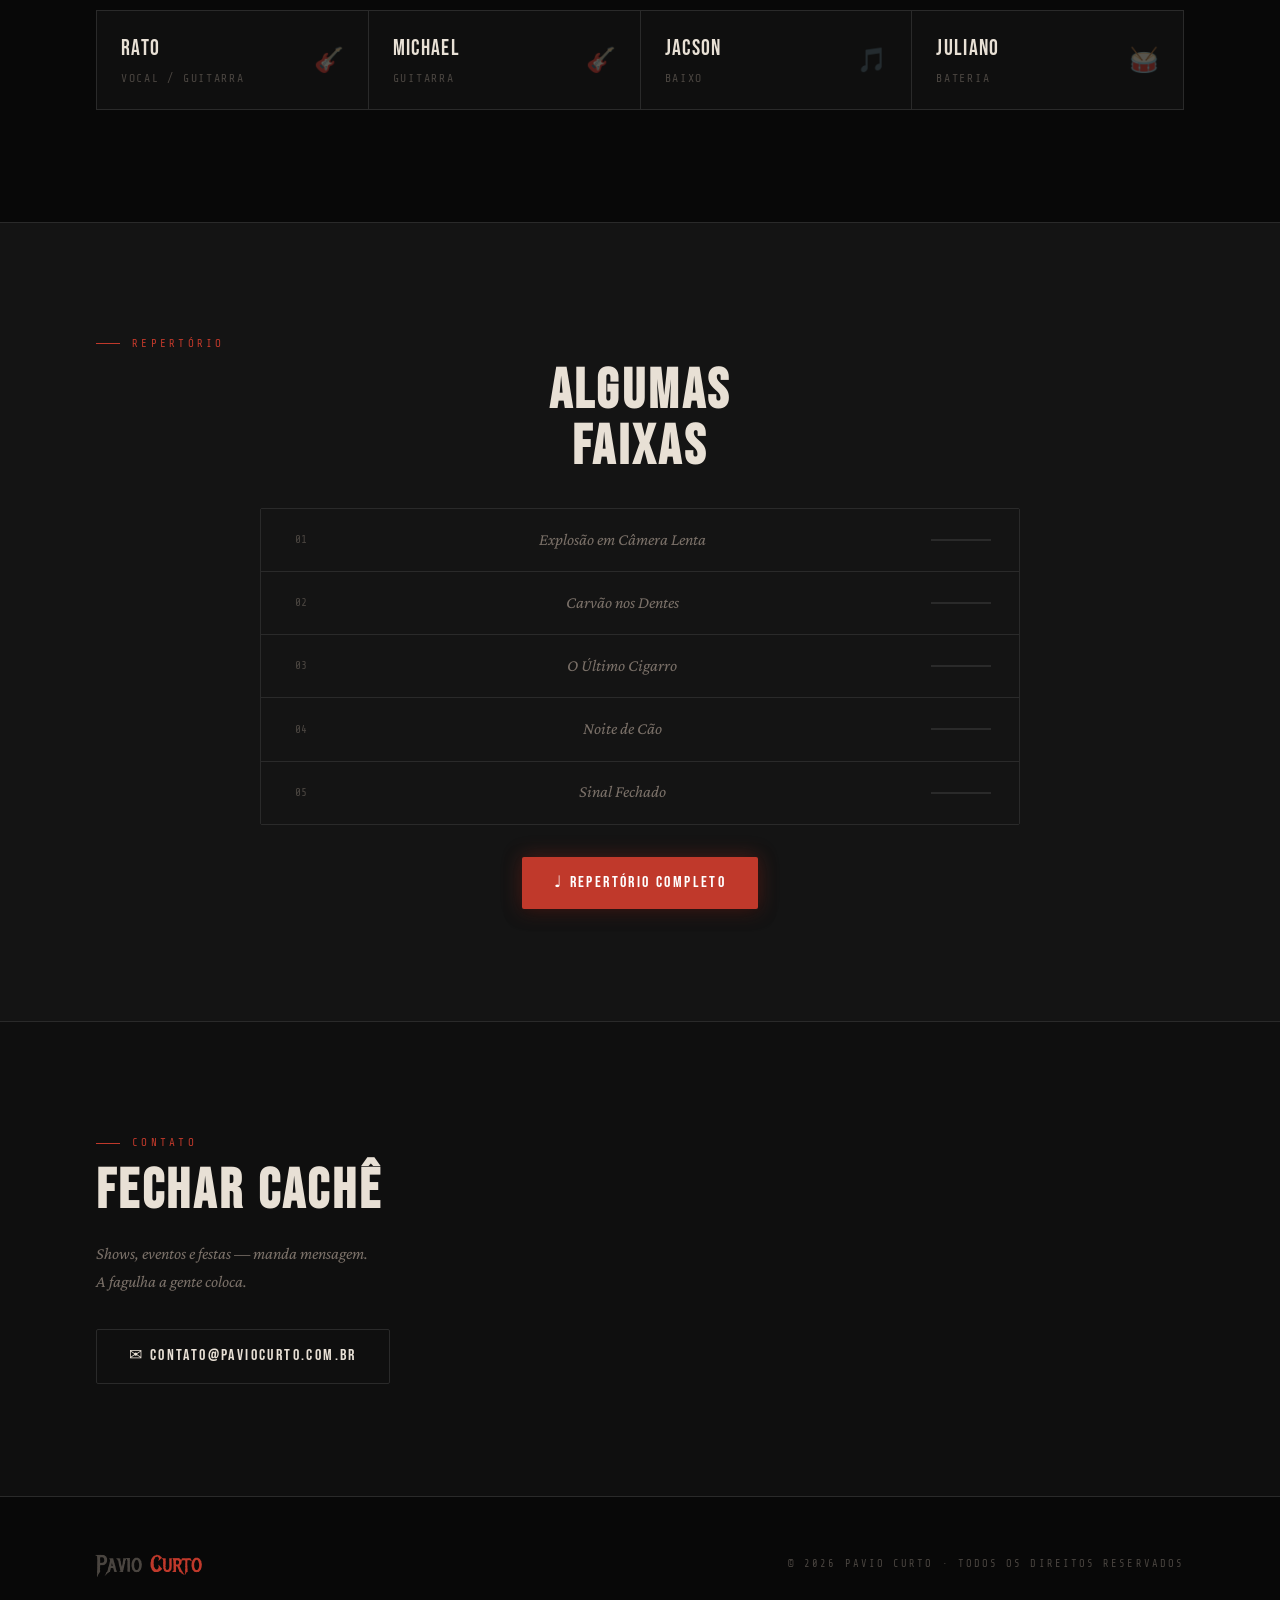
==== commit b2019c73: "seção footer" ====
--- a/index.html
+++ b/index.html
@@ -187,7 +187,7 @@
     <!-- ═══ FOOTER ═══════════════════════════════ -->
     <footer>
       <div class="footer__logo">Pavio <span>Curto</span></div>
-      <p class="footer__copy">© 2024 Pavio Curto · Todos os direitos reservados</p>
+      <p class="footer__copy">© 2026 Pavio Curto · Todos os direitos reservados</p>
     </footer>
 
   </div><!-- /.page-wrapper -->
